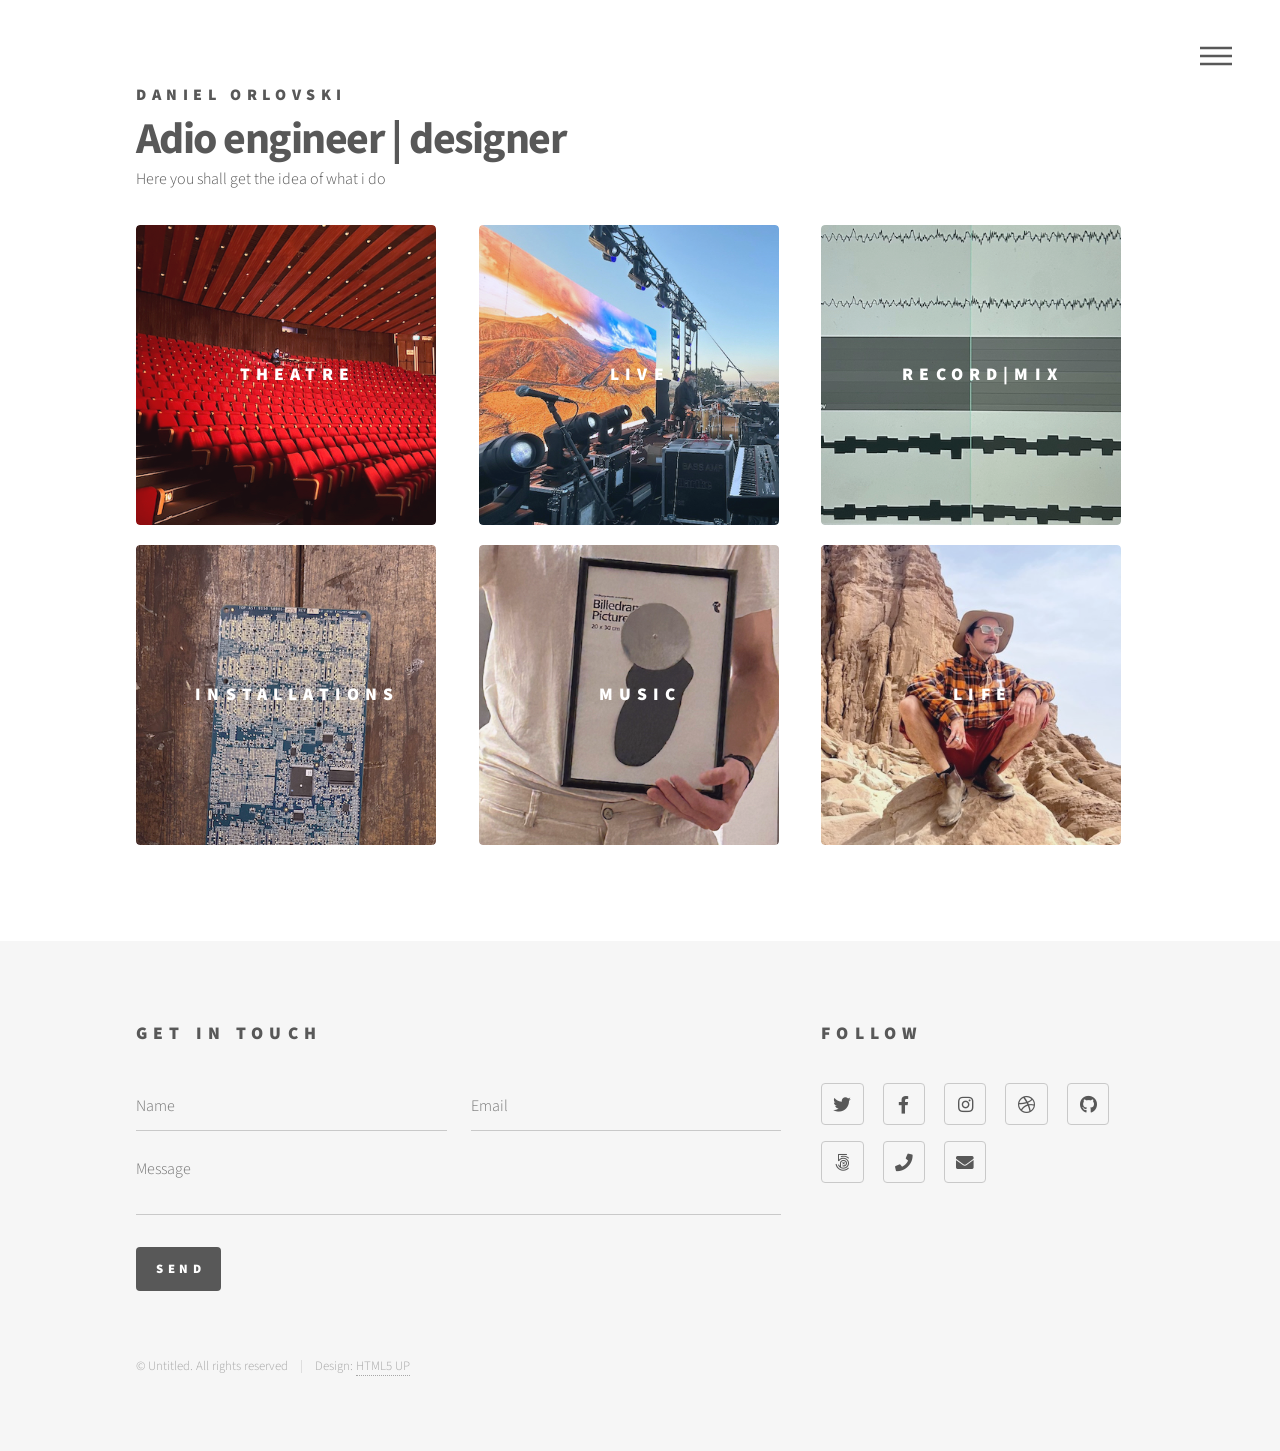
==== index.html @ 0780a8ad "Add files via upload" ====
<!DOCTYPE HTML>
<!--
	Phantom by HTML5 UP
	html5up.net | @ajlkn
	Free for personal and commercial use under the CCA 3.0 license (html5up.net/license)
-->
<html>
	<head>
		<title>Daniel Orlovski</title>
		<meta charset="utf-8" />
		<meta name="viewport" content="width=device-width, initial-scale=1, user-scalable=no" />
		<link rel="stylesheet" href="assets/css/main.css" />
		<noscript><link rel="stylesheet" href="assets/css/noscript.css" /></noscript>
	</head>
	<body class="is-preload">
		<!-- Wrapper -->
			<div id="wrapper">

				<!-- Header -->
					<header id="header">
						<div class="inner">

							<!-- Logo -->
								<a href="index.html" class="logo">
									<!-- <span class="symbol"><img src="images/logo.svg" alt="" /> --></span><span class="title">daniel orlovski</span>
								</a>

							<!-- Nav -->
								<nav>
									<ul>
										<li><a href="#menu">Menu</a></li>
									</ul>
								</nav>

						</div>
					</header>

				<!-- Menu -->
					<nav id="menu">
						<h2>Menu</h2>
						<ul>
							<li><a href="index.html">Home?</a></li>
							<li><a href="#tiles">Work</a></li>
							<li><a href="life.html">Life</a></li>
							<li><a href="#footer">Contact me</a></li>
							<li><a href="elements.html">Elements</a></li>
						</ul>
					</nav>

				<!-- Main -->
					<div id="main">
						<div class="inner">
							<header>
								<h1>Adio engineer | designer<br />
								</h1>
								<p>Here you shall get the idea of what i do</p>
							</header>
							<section class="tiles" id="tiles">
								<article class="style1">
									<span class="image">
										<img src="images/theatre.jpg" alt="" />
									</span>
									<a href="theatre.html">
										<h2>THEATRE</h2>
										<div class="content">
											<p>There's nothing, like it. Come with me to taste the biggest slice of my life</p>
										</div>
									</a>
								</article>
								<article class="style2">
									<span class="image">
										<img src="images/live.jpg" alt="" />
									</span>
									<a href="live.html">
										<h2 id="liveLast">EVIL</h2>
										<div class="content">
											<p>The thrill and energy of a live show - that is what holds us all on this rocky road</p>
										</div>
									</a>
								</article>
								<article class="style3">
									<span class="image">
										<img src="images/recmix.jpg" alt="" />
									</span>
									<a href="recmix.html">
										<h2>RECORD|MIX</h2>
										<div class="content">
											<p>It is crazy what you can do yourself these days</p>
										</div>
									</a>
								</article>
								<article class="style4">
									<span class="image">
										<img src="images/install.jpg" alt="" />
									</span>
									<a href="installations.html">
										<h2>INSTALLATIONS</h2>
										<div class="content">
											<p>Fulfilling businesses needs by doing what i love</p>
										</div>
									</a>
								</article>
								<article class="style5">
									<span class="image">
										<img src="images/music.jpg" alt="" />
									</span>
									<a href="music.html">
										<h2>MUSIC</h2>
										<div class="content">
											<p>Never thought of myself as a musician. But in this life everything is possible</p>
										</div>
									</a>
								</article>
								<article class="style6">
									<span class="image">
										<img src="images/life.jpg" alt="" />
									</span>
									<a href="life.html">
										<h2>LIFE</h2>
										<div class="content">
											<p>You're never know...</p>
										</div>
									</a>
								</article>
								
							</section>
						</div>
					</div>

				<!-- Footer -->
					<footer id="footer">
						<div class="inner">
							<section>
								<h2>Get in touch</h2>
								<form method="post" action="#">
									<div class="fields">
										<div class="field half">
											<input type="text" name="name" id="name" placeholder="Name" />
										</div>
										<div class="field half">
											<input type="email" name="email" id="email" placeholder="Email" />
										</div>
										<div class="field">
											<textarea name="message" id="message" placeholder="Message"></textarea>
										</div>
									</div>
									<ul class="actions">
										<li><input type="submit" value="Send" class="primary" /></li>
									</ul>
								</form>
							</section>
							<section>
								<h2>Follow</h2>
								<ul class="icons">
									<li><a href="#" class="icon brands style2 fa-twitter"><span class="label">Twitter</span></a></li>
									<li><a href="#" class="icon brands style2 fa-facebook-f"><span class="label">Facebook</span></a></li>
									<li><a href="#" class="icon brands style2 fa-instagram"><span class="label">Instagram</span></a></li>
									<li><a href="#" class="icon brands style2 fa-dribbble"><span class="label">Dribbble</span></a></li>
									<li><a href="#" class="icon brands style2 fa-github"><span class="label">GitHub</span></a></li>
									<li><a href="#" class="icon brands style2 fa-500px"><span class="label">500px</span></a></li>
									<li><a href="#" class="icon solid style2 fa-phone"><span class="label">Phone</span></a></li>
									<li><a href="#" class="icon solid style2 fa-envelope"><span class="label">Email</span></a></li>
								</ul>
							</section>
							<ul class="copyright">
								<li>&copy; Untitled. All rights reserved</li><li>Design: <a href="http://html5up.net">HTML5 UP</a></li>
							</ul>
						</div>
					</footer>

			</div>

		<!-- Scripts -->
			<script src="assets/js/jquery.min.js"></script>
			<script src="assets/js/browser.min.js"></script>
			<script src="assets/js/breakpoints.min.js"></script>
			<script src="assets/js/util.js"></script>
			<script src="assets/js/main.js"></script>
			<script type="text/javascript" src="http://livejs.com/live.js"></script>

	</body>
</html>
---- assets/css/main.css ----
@import url(fontawesome-all.min.css);
@import url("https://fonts.googleapis.com/css?family=Source+Sans+Pro:300,700,900");

/*
	Phantom by HTML5 UP
	html5up.net | @ajlkn
	Free for personal and commercial use under the CCA 3.0 license (html5up.net/license)
*/

html, body, div, span, applet, object,
iframe, h1, h2, h3, h4, h5, h6, p, blockquote,
pre, a, abbr, acronym, address, big, cite,
code, del, dfn, em, img, ins, kbd, q, s, samp,
small, strike, strong, sub, sup, tt, var, b,
u, i, center, dl, dt, dd, ol, ul, li, fieldset,
form, label, legend, table, caption, tbody,
tfoot, thead, tr, th, td, article, aside,
canvas, details, embed, figure, figcaption,
footer, header, hgroup, menu, nav, output, ruby,
section, summary, time, mark, audio, video {
	margin: 0;
	padding: 0;
	border: 0;
	font-size: 100%;
	font: inherit;
	vertical-align: baseline;}

article, aside, details, figcaption, figure,
footer, header, hgroup, menu, nav, section {
	display: block;}

body {
	line-height: 1;
}

ol, ul {
	list-style: none;
}

blockquote, q {
	quotes: none;
}

	blockquote:before, blockquote:after, q:before, q:after {
		content: '';
		content: none;
	}

table {
	border-collapse: collapse;
	border-spacing: 0;
}

body {
	-webkit-text-size-adjust: none;
}

mark {
	background-color: transparent;
	color: inherit;
}

input::-moz-focus-inner {
	border: 0;
	padding: 0;
}

input, select, textarea {
	-moz-appearance: none;
	-webkit-appearance: none;
	-ms-appearance: none;
	appearance: none;
}

/* Basic */

	@-ms-viewport {
		width: device-width;
	}

	body {
		-ms-overflow-style: scrollbar;
	}

	@media screen and (max-width: 480px) {

		html, body {
			min-width: 320px;
		}

	}

	html {
		box-sizing: border-box;
	}

	*, *:before, *:after {
		box-sizing: inherit;
	}

	body {
		background: #ffffff;
	}

		body.is-preload *, body.is-preload *:before, body.is-preload *:after {
			-moz-animation: none !important;
			-webkit-animation: none !important;
			-ms-animation: none !important;
			animation: none !important;
			-moz-transition: none !important;
			-webkit-transition: none !important;
			-ms-transition: none !important;
			transition: none !important;
		}

/* Type */

	body, input, select, textarea {
		color: #585858;
		font-family: "Source Sans Pro", Helvetica, sans-serif;
		font-size: 16pt;
		font-weight: 300;
		line-height: 1.75;
	}

		@media screen and (max-width: 1680px) {

			body, input, select, textarea {
				font-size: 14pt;
			}

		}

		@media screen and (max-width: 1280px) {

			body, input, select, textarea {
				font-size: 12pt;
			}

		}

	a {
		-moz-transition: border-bottom-color 0.2s ease, color 0.2s ease;
		-webkit-transition: border-bottom-color 0.2s ease, color 0.2s ease;
		-ms-transition: border-bottom-color 0.2s ease, color 0.2s ease;
		transition: border-bottom-color 0.2s ease, color 0.2s ease;
		text-decoration: none;
		color: #585858;
		border-bottom: dotted 1px rgba(88, 88, 88, 0.5);
	}

		a:hover {
			border-bottom-color: transparent;
			color: #f2849e !important;
		}

	strong, b {
		font-weight: 900;
	}

	em, i {
		font-style: italic;
	}

	p {
		margin: 0 0 2em 0;
	}

	h1 {
		font-size: 2.75em;
		font-weight: 700;
		line-height: 1.3;
		margin: 0 0 0.3em 0;
		letter-spacing: -0.035em;
	}

		h1 a {
			color: inherit;
		}

		@media screen and (max-width: 736px) {

			h1 {
				font-size: 2em;
				margin: 0 0 1em 0;
			}

		}

		@media screen and (max-width: 360px) {

			h1 {
				font-size: 1.75em;
			}

		}

	h2, h3, h4, h5, h6 {
		font-weight: 900;
		line-height: 1.5;
		margin: 0 0 2em 0;
		text-transform: uppercase;
		letter-spacing: 0.35em;
	}

		h2 a, h3 a, h4 a, h5 a, h6 a {
			color: inherit;
		}

	h2 {
		font-size: 1.1em;
	}

	h3 {
		font-size: 1em;
	}

	h4 {
		font-size: 0.8em;
	}

	h5 {
		font-size: 0.8em;
	}

	h6 {
		font-size: 0.8em;
	}

	@media screen and (max-width: 980px) {

		h1 br, h2 br, h3 br, h4 br, h5 br, h6 br {
			display: none;
		}

	}

	@media screen and (max-width: 736px) {

		h2 {
			font-size: 1em;
		}

		h3 {
			font-size: 0.8em;
		}

	}

	sub {
		font-size: 0.8em;
		position: relative;
		top: 0.5em;
	}

	sup {
		font-size: 0.8em;
		position: relative;
		top: -0.5em;
	}

	blockquote {
		border-left: solid 4px #c9c9c9;
		font-style: italic;
		margin: 0 0 2em 0;
		padding: 0.5em 0 0.5em 2em;
	}

	code {
		background: rgba(144, 144, 144, 0.075);
		border-radius: 4px;
		border: solid 1px #c9c9c9;
		font-family: "Courier New", monospace;
		font-size: 0.9em;
		margin: 0 0.25em;
		padding: 0.25em 0.65em;
	}

	pre {
		-webkit-overflow-scrolling: touch;
		font-family: "Courier New", monospace;
		font-size: 0.9em;
		margin: 0 0 2em 0;
	}

		pre code {
			display: block;
			line-height: 1.75;
			padding: 1em 1.5em;
			overflow-x: auto;
		}

	hr {
		border: 0;
		border-bottom: solid 1px #c9c9c9;
		margin: 2em 0;
	}

		hr.major {
			margin: 3em 0;
		}

	.align-left {
		text-align: left;
	}

	.align-center {
		text-align: center;
	}

	.align-right {
		text-align: right;
	}

/* Row */

	.row {
		display: flex;
		flex-wrap: wrap;
		box-sizing: border-box;
		align-items: stretch;
	}

		.row > * {
			box-sizing: border-box;
		}

		.row.gtr-uniform > * > :last-child {
			margin-bottom: 0;
		}

		.row.aln-left {
			justify-content: flex-start;
		}

		.row.aln-center {
			justify-content: center;
		}

		.row.aln-right {
			justify-content: flex-end;
		}

		.row.aln-top {
			align-items: flex-start;
		}

		.row.aln-middle {
			align-items: center;
		}

		.row.aln-bottom {
			align-items: flex-end;
		}

		.row > .imp {
			order: -1;
		}

		.row > .col-1 {
			width: 8.33333%;
		}

		.row > .off-1 {
			margin-left: 8.33333%;
		}

		.row > .col-2 {
			width: 16.66667%;
		}

		.row > .off-2 {
			margin-left: 16.66667%;
		}

		.row > .col-3 {
			width: 25%;
		}

		.row > .off-3 {
			margin-left: 25%;
		}

		.row > .col-4 {
			width: 33.33333%;
		}

		.row > .off-4 {
			margin-left: 33.33333%;
		}

		.row > .col-5 {
			width: 41.66667%;
		}

		.row > .off-5 {
			margin-left: 41.66667%;
		}

		.row > .col-6 {
			width: 50%;
		}

		.row > .off-6 {
			margin-left: 50%;
		}

		.row > .col-7 {
			width: 58.33333%;
		}

		.row > .off-7 {
			margin-left: 58.33333%;
		}

		.row > .col-8 {
			width: 66.66667%;
		}

		.row > .off-8 {
			margin-left: 66.66667%;
		}

		.row > .col-9 {
			width: 75%;
		}

		.row > .off-9 {
			margin-left: 75%;
		}

		.row > .col-10 {
			width: 83.33333%;
		}

		.row > .off-10 {
			margin-left: 83.33333%;
		}

		.row > .col-11 {
			width: 91.66667%;
		}

		.row > .off-11 {
			margin-left: 91.66667%;
		}

		.row > .col-12 {
			width: 100%;
		}

		.row > .off-12 {
			margin-left: 100%;
		}

		.row.gtr-0 {
			margin-top: 0;
			margin-left: 0em;
		}

			.row.gtr-0 > * {
				padding: 0 0 0 0em;
			}

			.row.gtr-0.gtr-uniform {
				margin-top: 0em;
			}

				.row.gtr-0.gtr-uniform > * {
					padding-top: 0em;
				}

		.row.gtr-25 {
			margin-top: 0;
			margin-left: -0.5em;
		}

			.row.gtr-25 > * {
				padding: 0 0 0 0.5em;
			}

			.row.gtr-25.gtr-uniform {
				margin-top: -0.5em;
			}

				.row.gtr-25.gtr-uniform > * {
					padding-top: 0.5em;
				}

		.row.gtr-50 {
			margin-top: 0;
			margin-left: -1em;
		}

			.row.gtr-50 > * {
				padding: 0 0 0 1em;
			}

			.row.gtr-50.gtr-uniform {
				margin-top: -1em;
			}

				.row.gtr-50.gtr-uniform > * {
					padding-top: 1em;
				}

		.row {
			margin-top: 0;
			margin-left: -2em;
		}

			.row > * {
				padding: 0 0 0 2em;
			}

			.row.gtr-uniform {
				margin-top: -2em;
			}

				.row.gtr-uniform > * {
					padding-top: 2em;
				}

		.row.gtr-150 {
			margin-top: 0;
			margin-left: -3em;
		}

			.row.gtr-150 > * {
				padding: 0 0 0 3em;
			}

			.row.gtr-150.gtr-uniform {
				margin-top: -3em;
			}

				.row.gtr-150.gtr-uniform > * {
					padding-top: 3em;
				}

		.row.gtr-200 {
			margin-top: 0;
			margin-left: -4em;
		}

			.row.gtr-200 > * {
				padding: 0 0 0 4em;
			}

			.row.gtr-200.gtr-uniform {
				margin-top: -4em;
			}

				.row.gtr-200.gtr-uniform > * {
					padding-top: 4em;
				}

		@media screen and (max-width: 1680px) {

			.row {
				display: flex;
				flex-wrap: wrap;
				box-sizing: border-box;
				align-items: stretch;
			}

				.row > * {
					box-sizing: border-box;
				}

				.row.gtr-uniform > * > :last-child {
					margin-bottom: 0;
				}

				.row.aln-left {
					justify-content: flex-start;
				}

				.row.aln-center {
					justify-content: center;
				}

				.row.aln-right {
					justify-content: flex-end;
				}

				.row.aln-top {
					align-items: flex-start;
				}

				.row.aln-middle {
					align-items: center;
				}

				.row.aln-bottom {
					align-items: flex-end;
				}

				.row > .imp-xlarge {
					order: -1;
				}

				.row > .col-1-xlarge {
					width: 8.33333%;
				}

				.row > .off-1-xlarge {
					margin-left: 8.33333%;
				}

				.row > .col-2-xlarge {
					width: 16.66667%;
				}

				.row > .off-2-xlarge {
					margin-left: 16.66667%;
				}

				.row > .col-3-xlarge {
					width: 25%;
				}

				.row > .off-3-xlarge {
					margin-left: 25%;
				}

				.row > .col-4-xlarge {
					width: 33.33333%;
				}

				.row > .off-4-xlarge {
					margin-left: 33.33333%;
				}

				.row > .col-5-xlarge {
					width: 41.66667%;
				}

				.row > .off-5-xlarge {
					margin-left: 41.66667%;
				}

				.row > .col-6-xlarge {
					width: 50%;
				}

				.row > .off-6-xlarge {
					margin-left: 50%;
				}

				.row > .col-7-xlarge {
					width: 58.33333%;
				}

				.row > .off-7-xlarge {
					margin-left: 58.33333%;
				}

				.row > .col-8-xlarge {
					width: 66.66667%;
				}

				.row > .off-8-xlarge {
					margin-left: 66.66667%;
				}

				.row > .col-9-xlarge {
					width: 75%;
				}

				.row > .off-9-xlarge {
					margin-left: 75%;
				}

				.row > .col-10-xlarge {
					width: 83.33333%;
				}

				.row > .off-10-xlarge {
					margin-left: 83.33333%;
				}

				.row > .col-11-xlarge {
					width: 91.66667%;
				}

				.row > .off-11-xlarge {
					margin-left: 91.66667%;
				}

				.row > .col-12-xlarge {
					width: 100%;
				}

				.row > .off-12-xlarge {
					margin-left: 100%;
				}

				.row.gtr-0 {
					margin-top: 0;
					margin-left: 0em;
				}

					.row.gtr-0 > * {
						padding: 0 0 0 0em;
					}

					.row.gtr-0.gtr-uniform {
						margin-top: 0em;
					}

						.row.gtr-0.gtr-uniform > * {
							padding-top: 0em;
						}

				.row.gtr-25 {
					margin-top: 0;
					margin-left: -0.5em;
				}

					.row.gtr-25 > * {
						padding: 0 0 0 0.5em;
					}

					.row.gtr-25.gtr-uniform {
						margin-top: -0.5em;
					}

						.row.gtr-25.gtr-uniform > * {
							padding-top: 0.5em;
						}

				.row.gtr-50 {
					margin-top: 0;
					margin-left: -1em;
				}

					.row.gtr-50 > * {
						padding: 0 0 0 1em;
					}

					.row.gtr-50.gtr-uniform {
						margin-top: -1em;
					}

						.row.gtr-50.gtr-uniform > * {
							padding-top: 1em;
						}

				.row {
					margin-top: 0;
					margin-left: -2em;
				}

					.row > * {
						padding: 0 0 0 2em;
					}

					.row.gtr-uniform {
						margin-top: -2em;
					}

						.row.gtr-uniform > * {
							padding-top: 2em;
						}

				.row.gtr-150 {
					margin-top: 0;
					margin-left: -3em;
				}

					.row.gtr-150 > * {
						padding: 0 0 0 3em;
					}

					.row.gtr-150.gtr-uniform {
						margin-top: -3em;
					}

						.row.gtr-150.gtr-uniform > * {
							padding-top: 3em;
						}

				.row.gtr-200 {
					margin-top: 0;
					margin-left: -4em;
				}

					.row.gtr-200 > * {
						padding: 0 0 0 4em;
					}

					.row.gtr-200.gtr-uniform {
						margin-top: -4em;
					}

						.row.gtr-200.gtr-uniform > * {
							padding-top: 4em;
						}

		}

		@media screen and (max-width: 1280px) {

			.row {
				display: flex;
				flex-wrap: wrap;
				box-sizing: border-box;
				align-items: stretch;
			}

				.row > * {
					box-sizing: border-box;
				}

				.row.gtr-uniform > * > :last-child {
					margin-bottom: 0;
				}

				.row.aln-left {
					justify-content: flex-start;
				}

				.row.aln-center {
					justify-content: center;
				}

				.row.aln-right {
					justify-content: flex-end;
				}

				.row.aln-top {
					align-items: flex-start;
				}

				.row.aln-middle {
					align-items: center;
				}

				.row.aln-bottom {
					align-items: flex-end;
				}

				.row > .imp-large {
					order: -1;
				}

				.row > .col-1-large {
					width: 8.33333%;
				}

				.row > .off-1-large {
					margin-left: 8.33333%;
				}

				.row > .col-2-large {
					width: 16.66667%;
				}

				.row > .off-2-large {
					margin-left: 16.66667%;
				}

				.row > .col-3-large {
					width: 25%;
				}

				.row > .off-3-large {
					margin-left: 25%;
				}

				.row > .col-4-large {
					width: 33.33333%;
				}

				.row > .off-4-large {
					margin-left: 33.33333%;
				}

				.row > .col-5-large {
					width: 41.66667%;
				}

				.row > .off-5-large {
					margin-left: 41.66667%;
				}

				.row > .col-6-large {
					width: 50%;
				}

				.row > .off-6-large {
					margin-left: 50%;
				}

				.row > .col-7-large {
					width: 58.33333%;
				}

				.row > .off-7-large {
					margin-left: 58.33333%;
				}

				.row > .col-8-large {
					width: 66.66667%;
				}

				.row > .off-8-large {
					margin-left: 66.66667%;
				}

				.row > .col-9-large {
					width: 75%;
				}

				.row > .off-9-large {
					margin-left: 75%;
				}

				.row > .col-10-large {
					width: 83.33333%;
				}

				.row > .off-10-large {
					margin-left: 83.33333%;
				}

				.row > .col-11-large {
					width: 91.66667%;
				}

				.row > .off-11-large {
					margin-left: 91.66667%;
				}

				.row > .col-12-large {
					width: 100%;
				}

				.row > .off-12-large {
					margin-left: 100%;
				}

				.row.gtr-0 {
					margin-top: 0;
					margin-left: 0em;
				}

					.row.gtr-0 > * {
						padding: 0 0 0 0em;
					}

					.row.gtr-0.gtr-uniform {
						margin-top: 0em;
					}

						.row.gtr-0.gtr-uniform > * {
							padding-top: 0em;
						}

				.row.gtr-25 {
					margin-top: 0;
					margin-left: -0.5em;
				}

					.row.gtr-25 > * {
						padding: 0 0 0 0.5em;
					}

					.row.gtr-25.gtr-uniform {
						margin-top: -0.5em;
					}

						.row.gtr-25.gtr-uniform > * {
							padding-top: 0.5em;
						}

				.row.gtr-50 {
					margin-top: 0;
					margin-left: -1em;
				}

					.row.gtr-50 > * {
						padding: 0 0 0 1em;
					}

					.row.gtr-50.gtr-uniform {
						margin-top: -1em;
					}

						.row.gtr-50.gtr-uniform > * {
							padding-top: 1em;
						}

				.row {
					margin-top: 0;
					margin-left: -2em;
				}

					.row > * {
						padding: 0 0 0 2em;
					}

					.row.gtr-uniform {
						margin-top: -2em;
					}

						.row.gtr-uniform > * {
							padding-top: 2em;
						}

				.row.gtr-150 {
					margin-top: 0;
					margin-left: -3em;
				}

					.row.gtr-150 > * {
						padding: 0 0 0 3em;
					}

					.row.gtr-150.gtr-uniform {
						margin-top: -3em;
					}

						.row.gtr-150.gtr-uniform > * {
							padding-top: 3em;
						}

				.row.gtr-200 {
					margin-top: 0;
					margin-left: -4em;
				}

					.row.gtr-200 > * {
						padding: 0 0 0 4em;
					}

					.row.gtr-200.gtr-uniform {
						margin-top: -4em;
					}

						.row.gtr-200.gtr-uniform > * {
							padding-top: 4em;
						}

		}

		@media screen and (max-width: 980px) {

			.row {
				display: flex;
				flex-wrap: wrap;
				box-sizing: border-box;
				align-items: stretch;
			}

				.row > * {
					box-sizing: border-box;
				}

				.row.gtr-uniform > * > :last-child {
					margin-bottom: 0;
				}

				.row.aln-left {
					justify-content: flex-start;
				}

				.row.aln-center {
					justify-content: center;
				}

				.row.aln-right {
					justify-content: flex-end;
				}

				.row.aln-top {
					align-items: flex-start;
				}

				.row.aln-middle {
					align-items: center;
				}

				.row.aln-bottom {
					align-items: flex-end;
				}

				.row > .imp-medium {
					order: -1;
				}

				.row > .col-1-medium {
					width: 8.33333%;
				}

				.row > .off-1-medium {
					margin-left: 8.33333%;
				}

				.row > .col-2-medium {
					width: 16.66667%;
				}

				.row > .off-2-medium {
					margin-left: 16.66667%;
				}

				.row > .col-3-medium {
					width: 25%;
				}

				.row > .off-3-medium {
					margin-left: 25%;
				}

				.row > .col-4-medium {
					width: 33.33333%;
				}

				.row > .off-4-medium {
					margin-left: 33.33333%;
				}

				.row > .col-5-medium {
					width: 41.66667%;
				}

				.row > .off-5-medium {
					margin-left: 41.66667%;
				}

				.row > .col-6-medium {
					width: 50%;
				}

				.row > .off-6-medium {
					margin-left: 50%;
				}

				.row > .col-7-medium {
					width: 58.33333%;
				}

				.row > .off-7-medium {
					margin-left: 58.33333%;
				}

				.row > .col-8-medium {
					width: 66.66667%;
				}

				.row > .off-8-medium {
					margin-left: 66.66667%;
				}

				.row > .col-9-medium {
					width: 75%;
				}

				.row > .off-9-medium {
					margin-left: 75%;
				}

				.row > .col-10-medium {
					width: 83.33333%;
				}

				.row > .off-10-medium {
					margin-left: 83.33333%;
				}

				.row > .col-11-medium {
					width: 91.66667%;
				}

				.row > .off-11-medium {
					margin-left: 91.66667%;
				}

				.row > .col-12-medium {
					width: 100%;
				}

				.row > .off-12-medium {
					margin-left: 100%;
				}

				.row.gtr-0 {
					margin-top: 0;
					margin-left: 0em;
				}

					.row.gtr-0 > * {
						padding: 0 0 0 0em;
					}

					.row.gtr-0.gtr-uniform {
						margin-top: 0em;
					}

						.row.gtr-0.gtr-uniform > * {
							padding-top: 0em;
						}

				.row.gtr-25 {
					margin-top: 0;
					margin-left: -0.375em;
				}

					.row.gtr-25 > * {
						padding: 0 0 0 0.375em;
					}

					.row.gtr-25.gtr-uniform {
						margin-top: -0.375em;
					}

						.row.gtr-25.gtr-uniform > * {
							padding-top: 0.375em;
						}

				.row.gtr-50 {
					margin-top: 0;
					margin-left: -0.75em;
				}

					.row.gtr-50 > * {
						padding: 0 0 0 0.75em;
					}

					.row.gtr-50.gtr-uniform {
						margin-top: -0.75em;
					}

						.row.gtr-50.gtr-uniform > * {
							padding-top: 0.75em;
						}

				.row {
					margin-top: 0;
					margin-left: -1.5em;
				}

					.row > * {
						padding: 0 0 0 1.5em;
					}

					.row.gtr-uniform {
						margin-top: -1.5em;
					}

						.row.gtr-uniform > * {
							padding-top: 1.5em;
						}

				.row.gtr-150 {
					margin-top: 0;
					margin-left: -2.25em;
				}

					.row.gtr-150 > * {
						padding: 0 0 0 2.25em;
					}

					.row.gtr-150.gtr-uniform {
						margin-top: -2.25em;
					}

						.row.gtr-150.gtr-uniform > * {
							padding-top: 2.25em;
						}

				.row.gtr-200 {
					margin-top: 0;
					margin-left: -3em;
				}

					.row.gtr-200 > * {
						padding: 0 0 0 3em;
					}

					.row.gtr-200.gtr-uniform {
						margin-top: -3em;
					}

						.row.gtr-200.gtr-uniform > * {
							padding-top: 3em;
						}

		}

		@media screen and (max-width: 736px) {

			.row {
				display: flex;
				flex-wrap: wrap;
				box-sizing: border-box;
				align-items: stretch;
			}

				.row > * {
					box-sizing: border-box;
				}

				.row.gtr-uniform > * > :last-child {
					margin-bottom: 0;
				}

				.row.aln-left {
					justify-content: flex-start;
				}

				.row.aln-center {
					justify-content: center;
				}

				.row.aln-right {
					justify-content: flex-end;
				}

				.row.aln-top {
					align-items: flex-start;
				}

				.row.aln-middle {
					align-items: center;
				}

				.row.aln-bottom {
					align-items: flex-end;
				}

				.row > .imp-small {
					order: -1;
				}

				.row > .col-1-small {
					width: 8.33333%;
				}

				.row > .off-1-small {
					margin-left: 8.33333%;
				}

				.row > .col-2-small {
					width: 16.66667%;
				}

				.row > .off-2-small {
					margin-left: 16.66667%;
				}

				.row > .col-3-small {
					width: 25%;
				}

				.row > .off-3-small {
					margin-left: 25%;
				}

				.row > .col-4-small {
					width: 33.33333%;
				}

				.row > .off-4-small {
					margin-left: 33.33333%;
				}

				.row > .col-5-small {
					width: 41.66667%;
				}

				.row > .off-5-small {
					margin-left: 41.66667%;
				}

				.row > .col-6-small {
					width: 50%;
				}

				.row > .off-6-small {
					margin-left: 50%;
				}

				.row > .col-7-small {
					width: 58.33333%;
				}

				.row > .off-7-small {
					margin-left: 58.33333%;
				}

				.row > .col-8-small {
					width: 66.66667%;
				}

				.row > .off-8-small {
					margin-left: 66.66667%;
				}

				.row > .col-9-small {
					width: 75%;
				}

				.row > .off-9-small {
					margin-left: 75%;
				}

				.row > .col-10-small {
					width: 83.33333%;
				}

				.row > .off-10-small {
					margin-left: 83.33333%;
				}

				.row > .col-11-small {
					width: 91.66667%;
				}

				.row > .off-11-small {
					margin-left: 91.66667%;
				}

				.row > .col-12-small {
					width: 100%;
				}

				.row > .off-12-small {
					margin-left: 100%;
				}

				.row.gtr-0 {
					margin-top: 0;
					margin-left: 0em;
				}

					.row.gtr-0 > * {
						padding: 0 0 0 0em;
					}

					.row.gtr-0.gtr-uniform {
						margin-top: 0em;
					}

						.row.gtr-0.gtr-uniform > * {
							padding-top: 0em;
						}

				.row.gtr-25 {
					margin-top: 0;
					margin-left: -0.25em;
				}

					.row.gtr-25 > * {
						padding: 0 0 0 0.25em;
					}

					.row.gtr-25.gtr-uniform {
						margin-top: -0.25em;
					}

						.row.gtr-25.gtr-uniform > * {
							padding-top: 0.25em;
						}

				.row.gtr-50 {
					margin-top: 0;
					margin-left: -0.5em;
				}

					.row.gtr-50 > * {
						padding: 0 0 0 0.5em;
					}

					.row.gtr-50.gtr-uniform {
						margin-top: -0.5em;
					}

						.row.gtr-50.gtr-uniform > * {
							padding-top: 0.5em;
						}

				.row {
					margin-top: 0;
					margin-left: -1em;
				}

					.row > * {
						padding: 0 0 0 1em;
					}

					.row.gtr-uniform {
						margin-top: -1em;
					}

						.row.gtr-uniform > * {
							padding-top: 1em;
						}

				.row.gtr-150 {
					margin-top: 0;
					margin-left: -1.5em;
				}

					.row.gtr-150 > * {
						padding: 0 0 0 1.5em;
					}

					.row.gtr-150.gtr-uniform {
						margin-top: -1.5em;
					}

						.row.gtr-150.gtr-uniform > * {
							padding-top: 1.5em;
						}

				.row.gtr-200 {
					margin-top: 0;
					margin-left: -2em;
				}

					.row.gtr-200 > * {
						padding: 0 0 0 2em;
					}

					.row.gtr-200.gtr-uniform {
						margin-top: -2em;
					}

						.row.gtr-200.gtr-uniform > * {
							padding-top: 2em;
						}

		}

		@media screen and (max-width: 480px) {

			.row {
				display: flex;
				flex-wrap: wrap;
				box-sizing: border-box;
				align-items: stretch;
			}

				.row > * {
					box-sizing: border-box;
				}

				.row.gtr-uniform > * > :last-child {
					margin-bottom: 0;
				}

				.row.aln-left {
					justify-content: flex-start;
				}

				.row.aln-center {
					justify-content: center;
				}

				.row.aln-right {
					justify-content: flex-end;
				}

				.row.aln-top {
					align-items: flex-start;
				}

				.row.aln-middle {
					align-items: center;
				}

				.row.aln-bottom {
					align-items: flex-end;
				}

				.row > .imp-xsmall {
					order: -1;
				}

				.row > .col-1-xsmall {
					width: 8.33333%;
				}

				.row > .off-1-xsmall {
					margin-left: 8.33333%;
				}

				.row > .col-2-xsmall {
					width: 16.66667%;
				}

				.row > .off-2-xsmall {
					margin-left: 16.66667%;
				}

				.row > .col-3-xsmall {
					width: 25%;
				}

				.row > .off-3-xsmall {
					margin-left: 25%;
				}

				.row > .col-4-xsmall {
					width: 33.33333%;
				}

				.row > .off-4-xsmall {
					margin-left: 33.33333%;
				}

				.row > .col-5-xsmall {
					width: 41.66667%;
				}

				.row > .off-5-xsmall {
					margin-left: 41.66667%;
				}

				.row > .col-6-xsmall {
					width: 50%;
				}

				.row > .off-6-xsmall {
					margin-left: 50%;
				}

				.row > .col-7-xsmall {
					width: 58.33333%;
				}

				.row > .off-7-xsmall {
					margin-left: 58.33333%;
				}

				.row > .col-8-xsmall {
					width: 66.66667%;
				}

				.row > .off-8-xsmall {
					margin-left: 66.66667%;
				}

				.row > .col-9-xsmall {
					width: 75%;
				}

				.row > .off-9-xsmall {
					margin-left: 75%;
				}

				.row > .col-10-xsmall {
					width: 83.33333%;
				}

				.row > .off-10-xsmall {
					margin-left: 83.33333%;
				}

				.row > .col-11-xsmall {
					width: 91.66667%;
				}

				.row > .off-11-xsmall {
					margin-left: 91.66667%;
				}

				.row > .col-12-xsmall {
					width: 100%;
				}

				.row > .off-12-xsmall {
					margin-left: 100%;
				}

				.row.gtr-0 {
					margin-top: 0;
					margin-left: 0em;
				}

					.row.gtr-0 > * {
						padding: 0 0 0 0em;
					}

					.row.gtr-0.gtr-uniform {
						margin-top: 0em;
					}

						.row.gtr-0.gtr-uniform > * {
							padding-top: 0em;
						}

				.row.gtr-25 {
					margin-top: 0;
					margin-left: -0.25em;
				}

					.row.gtr-25 > * {
						padding: 0 0 0 0.25em;
					}

					.row.gtr-25.gtr-uniform {
						margin-top: -0.25em;
					}

						.row.gtr-25.gtr-uniform > * {
							padding-top: 0.25em;
						}

				.row.gtr-50 {
					margin-top: 0;
					margin-left: -0.5em;
				}

					.row.gtr-50 > * {
						padding: 0 0 0 0.5em;
					}

					.row.gtr-50.gtr-uniform {
						margin-top: -0.5em;
					}

						.row.gtr-50.gtr-uniform > * {
							padding-top: 0.5em;
						}

				.row {
					margin-top: 0;
					margin-left: -1em;
				}

					.row > * {
						padding: 0 0 0 1em;
					}

					.row.gtr-uniform {
						margin-top: -1em;
					}

						.row.gtr-uniform > * {
							padding-top: 1em;
						}

				.row.gtr-150 {
					margin-top: 0;
					margin-left: -1.5em;
				}

					.row.gtr-150 > * {
						padding: 0 0 0 1.5em;
					}

					.row.gtr-150.gtr-uniform {
						margin-top: -1.5em;
					}

						.row.gtr-150.gtr-uniform > * {
							padding-top: 1.5em;
						}

				.row.gtr-200 {
					margin-top: 0;
					margin-left: -2em;
				}

					.row.gtr-200 > * {
						padding: 0 0 0 2em;
					}

					.row.gtr-200.gtr-uniform {
						margin-top: -2em;
					}

						.row.gtr-200.gtr-uniform > * {
							padding-top: 2em;
						}

		}

/* Section/Article */

	section.special, article.special {
		text-align: center;
	}

	header p {
		margin-top: -1em;
	}

	@media screen and (max-width: 736px) {

		header p {
			margin-top: 0;
		}

	}

/* Icon */

	.icon {
		text-decoration: none;
		border-bottom: none;
		position: relative;
	}

		.icon:before {
			-moz-osx-font-smoothing: grayscale;
			-webkit-font-smoothing: antialiased;
			display: inline-block;
			font-style: normal;
			font-variant: normal;
			text-rendering: auto;
			line-height: 1;
			text-transform: none !important;
			font-family: 'Font Awesome 5 Free';
			font-weight: 400;
		}

		.icon > .label {
			display: none;
		}

		.icon:before {
			line-height: inherit;
		}

		.icon.solid:before {
			font-weight: 900;
		}

		.icon.brands:before {
			font-family: 'Font Awesome 5 Brands';
		}

		.icon.style2 {
			-moz-transition: background-color 0.2s ease-in-out, color 0.2s ease-in-out, border-color 0.2s ease-in-out;
			-webkit-transition: background-color 0.2s ease-in-out, color 0.2s ease-in-out, border-color 0.2s ease-in-out;
			-ms-transition: background-color 0.2s ease-in-out, color 0.2s ease-in-out, border-color 0.2s ease-in-out;
			transition: background-color 0.2s ease-in-out, color 0.2s ease-in-out, border-color 0.2s ease-in-out;
			background-color: transparent;
			border: solid 1px #c9c9c9;
			border-radius: 4px;
			width: 2.65em;
			height: 2.65em;
			display: inline-block;
			text-align: center;
			line-height: 2.65em;
			color: inherit;
		}

			.icon.style2:before {
				font-size: 1.1em;
			}

			.icon.style2:hover {
				color: #f2849e;
				border-color: #f2849e;
			}

			.icon.style2:active {
				background-color: rgba(242, 132, 158, 0.1);
			}

/* List */

	ol {
		list-style: decimal;
		margin: 0 0 2em 0;
		padding-left: 1.25em;
	}

		ol li {
			padding-left: 0.25em;
		}

	ul {
		list-style: disc;
		margin: 0 0 2em 0;
		padding-left: 1em;
	}

		ul li {
			padding-left: 0.5em;
		}

		ul.alt {
			list-style: none;
			padding-left: 0;
		}

			ul.alt li {
				border-top: solid 1px #c9c9c9;
				padding: 0.5em 0;
			}

				ul.alt li:first-child {
					border-top: 0;
					padding-top: 0;
				}

	dl {
		margin: 0 0 2em 0;
	}

		dl dt {
			display: block;
			font-weight: 900;
			margin: 0 0 1em 0;
		}

		dl dd {
			margin-left: 2em;
		}

/* Actions */

	ul.actions {
		display: -moz-flex;
		display: -webkit-flex;
		display: -ms-flex;
		display: flex;
		cursor: default;
		list-style: none;
		margin-left: -1em;
		padding-left: 0;
	}

		ul.actions li {
			padding: 0 0 0 1em;
			vertical-align: middle;
		}

		ul.actions.special {
			-moz-justify-content: center;
			-webkit-justify-content: center;
			-ms-justify-content: center;
			justify-content: center;
			width: 100%;
			margin-left: 0;
		}

			ul.actions.special li:first-child {
				padding-left: 0;
			}

		ul.actions.stacked {
			-moz-flex-direction: column;
			-webkit-flex-direction: column;
			-ms-flex-direction: column;
			flex-direction: column;
			margin-left: 0;
		}

			ul.actions.stacked li {
				padding: 1.3em 0 0 0;
			}

				ul.actions.stacked li:first-child {
					padding-top: 0;
				}

		ul.actions.fit {
			width: calc(100% + 1em);
		}

			ul.actions.fit li {
				-moz-flex-grow: 1;
				-webkit-flex-grow: 1;
				-ms-flex-grow: 1;
				flex-grow: 1;
				-moz-flex-shrink: 1;
				-webkit-flex-shrink: 1;
				-ms-flex-shrink: 1;
				flex-shrink: 1;
				width: 100%;
			}

				ul.actions.fit li > * {
					width: 100%;
				}

			ul.actions.fit.stacked {
				width: 100%;
			}

		@media screen and (max-width: 480px) {

			ul.actions:not(.fixed) {
				-moz-flex-direction: column;
				-webkit-flex-direction: column;
				-ms-flex-direction: column;
				flex-direction: column;
				margin-left: 0;
				width: 100% !important;
			}

				ul.actions:not(.fixed) li {
					-moz-flex-grow: 1;
					-webkit-flex-grow: 1;
					-ms-flex-grow: 1;
					flex-grow: 1;
					-moz-flex-shrink: 1;
					-webkit-flex-shrink: 1;
					-ms-flex-shrink: 1;
					flex-shrink: 1;
					padding: 1em 0 0 0;
					text-align: center;
					width: 100%;
				}

					ul.actions:not(.fixed) li > * {
						width: 100%;
					}

					ul.actions:not(.fixed) li:first-child {
						padding-top: 0;
					}

					ul.actions:not(.fixed) li input[type="submit"],
					ul.actions:not(.fixed) li input[type="reset"],
					ul.actions:not(.fixed) li input[type="button"],
					ul.actions:not(.fixed) li button,
					ul.actions:not(.fixed) li .button {
						width: 100%;
					}

						ul.actions:not(.fixed) li input[type="submit"].icon:before,
						ul.actions:not(.fixed) li input[type="reset"].icon:before,
						ul.actions:not(.fixed) li input[type="button"].icon:before,
						ul.actions:not(.fixed) li button.icon:before,
						ul.actions:not(.fixed) li .button.icon:before {
							margin-left: -0.5rem;
						}

		}

/* Icons */

	ul.icons {
		cursor: default;
		list-style: none;
		padding-left: 0;
		margin: -1em 0 2em -1em;
	}

		ul.icons li {
			display: inline-block;
			padding: 1em 0 0 1em;
		}

/* Form */

	form {
		margin: 0 0 2em 0;
		overflow-x: hidden;
	}

		form > :last-child {
			margin-bottom: 0;
		}

		form > .fields {
			display: -moz-flex;
			display: -webkit-flex;
			display: -ms-flex;
			display: flex;
			-moz-flex-wrap: wrap;
			-webkit-flex-wrap: wrap;
			-ms-flex-wrap: wrap;
			flex-wrap: wrap;
			width: calc(100% + 3em);
			margin: -1.5em 0 2em -1.5em;
		}

			form > .fields > .field {
				-moz-flex-grow: 0;
				-webkit-flex-grow: 0;
				-ms-flex-grow: 0;
				flex-grow: 0;
				-moz-flex-shrink: 0;
				-webkit-flex-shrink: 0;
				-ms-flex-shrink: 0;
				flex-shrink: 0;
				padding: 1.5em 0 0 1.5em;
				width: calc(100% - 1.5em);
			}

				form > .fields > .field.half {
					width: calc(50% - 0.75em);
				}

				form > .fields > .field.third {
					width: calc(100%/3 - 0.5em);
				}

				form > .fields > .field.quarter {
					width: calc(25% - 0.375em);
				}

		@media screen and (max-width: 480px) {

			form > .fields {
				width: calc(100% + 3em);
				margin: -1.5em 0 2em -1.5em;
			}

				form > .fields > .field {
					padding: 1.5em 0 0 1.5em;
					width: calc(100% - 1.5em);
				}

					form > .fields > .field.half {
						width: calc(100% - 1.5em);
					}

					form > .fields > .field.third {
						width: calc(100% - 1.5em);
					}

					form > .fields > .field.quarter {
						width: calc(100% - 1.5em);
					}

		}

	label {
		display: block;
		font-size: 0.9em;
		font-weight: 900;
		margin: 0 0 1em 0;
	}

	input[type="text"],
	input[type="password"],
	input[type="email"],
	input[type="tel"],
	select,
	textarea {
		-moz-appearance: none;
		-webkit-appearance: none;
		-ms-appearance: none;
		appearance: none;
		background-color: transparent;
		border: none;
		border-radius: 0;
		border-bottom: solid 1px #c9c9c9;
		color: inherit;
		display: block;
		outline: 0;
		padding: 0;
		text-decoration: none;
		width: 100%;
	}

		input[type="text"]:invalid,
		input[type="password"]:invalid,
		input[type="email"]:invalid,
		input[type="tel"]:invalid,
		select:invalid,
		textarea:invalid {
			box-shadow: none;
		}

		input[type="text"]:focus,
		input[type="password"]:focus,
		input[type="email"]:focus,
		input[type="tel"]:focus,
		select:focus,
		textarea:focus {
			border-bottom-color: #f2849e;
			box-shadow: inset 0 -1px 0 0 #f2849e;
		}

	select {
		background-image: url("data:image/svg+xml;charset=utf8,%3Csvg xmlns='http://www.w3.org/2000/svg' width='40' height='40' preserveAspectRatio='none' viewBox='0 0 40 40'%3E%3Cpath d='M9.4,12.3l10.4,10.4l10.4-10.4c0.2-0.2,0.5-0.4,0.9-0.4c0.3,0,0.6,0.1,0.9,0.4l3.3,3.3c0.2,0.2,0.4,0.5,0.4,0.9 c0,0.4-0.1,0.6-0.4,0.9L20.7,31.9c-0.2,0.2-0.5,0.4-0.9,0.4c-0.3,0-0.6-0.1-0.9-0.4L4.3,17.3c-0.2-0.2-0.4-0.5-0.4-0.9 c0-0.4,0.1-0.6,0.4-0.9l3.3-3.3c0.2-0.2,0.5-0.4,0.9-0.4S9.1,12.1,9.4,12.3z' fill='%23c9c9c9' /%3E%3C/svg%3E");
		background-size: 1.25rem;
		background-repeat: no-repeat;
		background-position: calc(100% - 1rem) center;
		height: 3em;
		padding-right: 3em;
		text-overflow: ellipsis;
	}

		select option {
			background: #ffffff;
		}

		select:focus::-ms-value {
			background-color: transparent;
		}

		select::-ms-expand {
			display: none;
		}

	input[type="text"],
	input[type="password"],
	input[type="email"],
	select {
		height: 3em;
	}

	textarea {
		padding: 0;
		min-height: 3.75em;
	}

	input[type="checkbox"],
	input[type="radio"] {
		-moz-appearance: none;
		-webkit-appearance: none;
		-ms-appearance: none;
		appearance: none;
		display: block;
		float: left;
		margin-right: -2em;
		opacity: 0;
		width: 1em;
		z-index: -1;
	}

		input[type="checkbox"] + label,
		input[type="radio"] + label {
			text-decoration: none;
			color: #585858;
			cursor: pointer;
			display: inline-block;
			font-size: 1em;
			font-weight: 300;
			padding-left: 2.55em;
			padding-right: 0.75em;
			position: relative;
		}

			input[type="checkbox"] + label:before,
			input[type="radio"] + label:before {
				-moz-osx-font-smoothing: grayscale;
				-webkit-font-smoothing: antialiased;
				display: inline-block;
				font-style: normal;
				font-variant: normal;
				text-rendering: auto;
				line-height: 1;
				text-transform: none !important;
				font-family: 'Font Awesome 5 Free';
				font-weight: 900;
			}

			input[type="checkbox"] + label:before,
			input[type="radio"] + label:before {
				border-radius: 4px;
				border: solid 1px #c9c9c9;
				content: '';
				display: inline-block;
				font-size: 0.8em;
				height: 2.25em;
				left: 0;
				line-height: 2.25em;
				position: absolute;
				text-align: center;
				top: 0;
				width: 2.25em;
			}

		input[type="checkbox"]:checked + label:before,
		input[type="radio"]:checked + label:before {
			background: #585858;
			border-color: #585858;
			color: #ffffff;
			content: '\f00c';
		}

		input[type="checkbox"]:focus + label:before,
		input[type="radio"]:focus + label:before {
			border-color: #f2849e;
			box-shadow: 0 0 0 1px #f2849e;
		}

	input[type="checkbox"] + label:before {
		border-radius: 4px;
	}

	input[type="radio"] + label:before {
		border-radius: 100%;
	}

/* Box */

	.box {
		border-radius: 4px;
		border: solid 1px #c9c9c9;
		margin-bottom: 2em;
		padding: 1.5em;
	}

		.box > :last-child,
		.box > :last-child > :last-child,
		.box > :last-child > :last-child > :last-child {
			margin-bottom: 0;
		}

		.box.alt {
			border: 0;
			border-radius: 0;
			padding: 0;
		}

/* Image */

	.image {
		border-radius: 4px;
		border: 0;
		display: inline-block;
		position: relative;
	}

		.image img {
			border-radius: 4px;
			display: block;
		}

		.image.left, .image.right {
			max-width: 40%;
		}

			.image.left img, .image.right img {
				width: 100%;
			}

		.image.left {
			float: left;
			padding: 0 1.5em 1em 0;
			top: 0.25em;
		}

		.image.right {
			float: right;
			padding: 0 0 1em 1.5em;
			top: 0.25em;
		}

		.image.fit {
			display: block;
			margin: 0 0 2em 0;
			width: 100%;
		}

			.image.fit img {
				width: 100%;
			}

		.image.main {
			display: block;
			margin: 0 0 3em 0;
			width: 100%;
		}

			.image.main img {
				width: 100%;
			}

			@media screen and (max-width: 736px) {

				.image.main {
					margin: 0 0 2em 0;
				}

			}

/* Table */

	.table-wrapper {
		-webkit-overflow-scrolling: touch;
		overflow-x: auto;
	}

	table {
		margin: 0 0 2em 0;
		width: 100%;
	}

		table tbody tr {
			border: solid 1px #c9c9c9;
			border-left: 0;
			border-right: 0;
		}

			table tbody tr:nth-child(2n + 1) {
				background-color: rgba(144, 144, 144, 0.075);
			}

		table td {
			padding: 0.75em 0.75em;
		}

		table th {
			font-size: 0.9em;
			font-weight: 900;
			padding: 0 0.75em 0.75em 0.75em;
			text-align: left;
		}

		table thead {
			border-bottom: solid 2px #c9c9c9;
		}

		table tfoot {
			border-top: solid 2px #c9c9c9;
		}

		table.alt {
			border-collapse: separate;
		}

			table.alt tbody tr td {
				border: solid 1px #c9c9c9;
				border-left-width: 0;
				border-top-width: 0;
			}

				table.alt tbody tr td:first-child {
					border-left-width: 1px;
				}

			table.alt tbody tr:first-child td {
				border-top-width: 1px;
			}

			table.alt thead {
				border-bottom: 0;
			}

			table.alt tfoot {
				border-top: 0;
			}

/* Buttons */




				/*VIDEOS*/
	#video-container1{
		position: relative;
		box-sizing: inherit;
    	width: 100%;
    	max-width:100%; /* Or whatever your player size is */
    	height: auto;
    	margin:auto;
    	overflow: hidden;
  	}

  	#video1{
  		/*clip-path: inset(18% 0% 2% 0%);
  		z-index: 100;*/
  		width: 100%;
    	height: 300px;
    	display: block;
    	overflow: hidden;
  	}
	.playButton{
    	position: absolute;
    	/*z-index: 101;*/
	    top: 50%;
	    left: 50%;
	    /* Scale button relative to container size (e.g., 20% of container) */
	    width: 100%; 
	    height: 100%;
	    /* Keep it a square or circular */
	    /*aspect-ratio: 1 / 1; */
	    background: none;
	    border-radius:0;
	    transform: translate(-50%, -50%);
	    transform: opacity(10%);
    	cursor: pointer;
	}
	.playButton:active{
		background-color: rgba(242, 132, 158, 0.0);
	}




					/*PLAYER BUTTON*/






		#play_button1{
			-moz-transition: color, font-size 0.4s ease-in-out, color 0.4s ease-in-out, border-color 0.4s ease-in-out;
			-webkit-transition: color, font-size 0.4s ease-in-out, color 0.4s ease-in-out, border-color 0.4s ease-in-out;
			-ms-transition: color, font-size 0.4s ease-in-out, color 0.4s ease-in-out, border-color 0.4s ease-in-out;
			transition: color, font-size 0.4s ease-in-out, color 0.4s ease-in-out, border-color 0.4s ease-in-out;
			color: #0449bd !important;
			box-shadow: inset 0 0 0 0px #585858;
			font-size: 2em;

		}
		#play_button1:hover{
			-moz-transition: color, font-size 0.3s ease-in-out, color 0.3s ease-in-out, border-color 0.3s ease-in-out;
			-webkit-transition: color, font-size 0.3s ease-in-out, color 0.3s ease-in-out, border-color 0.3s ease-in-out;
			-ms-transition: color, font-size 0.3s ease-in-out, color 0.3s ease-in-out, border-color 0.3s ease-in-out;
			transition: color, font-size 0.3s ease-in-out, color 0.3s ease-in-out, border-color 0.3s ease-in-out;
			color: #004cff !important;
			font-size: 2.3em;

		}







				/*straight to business LISTS*/


	.expandanleList{
		display: inline-block;
	}


	.collapsible {
	  /*background-color: #eee;
	  color: #444;
	  cursor: pointer;
	  padding: 18px;
	  width: 100%;
	  border: none;
	  text-align: left;
	  outline: none;
	  font-size: 15px;*/
	}

	/* Add a background color to the button if it is clicked on (add the .active class with JS), and when you move the mouse over it (hover) */
	.active, .collapsible:hover {
	  background-color: #ccc;
	}

	/* Style the collapsible content. Note: hidden by default */
	.content {
	  padding: 0 18px;
	  display: none;
	  overflow: hidden;
	  background-color: #f1f1f1;
}







	input[type="submit"],
	input[type="reset"],
	input[type="button"],
	button,
	.button {
		-moz-appearance: none;
		-webkit-appearance: none;
		-ms-appearance: none;
		appearance: none;
		-moz-transition: background-color 0.2s ease-in-out, color 0.2s ease-in-out, box-shadow 0.2s ease-in-out;
		-webkit-transition: background-color 0.2s ease-in-out, color 0.2s ease-in-out, box-shadow 0.2s ease-in-out;
		-ms-transition: background-color 0.2s ease-in-out, color 0.2s ease-in-out, box-shadow 0.2s ease-in-out;
		transition: background-color 0.2s ease-in-out, color 0.2s ease-in-out, box-shadow 0.2s ease-in-out;
		background-color: transparent;
		border-radius: 4px;
		border: 0;
		box-shadow: inset 0 0 0 2px #585858;
		color: #585858 !important;
		cursor: pointer;
		display: inline-block;
		font-size: 0.8em;
		font-weight: 900;
		height: 3.5em;
		letter-spacing: 0.35em;
		line-height: 3.45em;
		overflow: hidden;
		padding: 0 1.25em 0 1.6em;
		text-align: center;
		text-decoration: none;
		text-overflow: ellipsis;
		text-transform: uppercase;
		white-space: nowrap;
	}

		input[type="submit"].icon:before,
		input[type="reset"].icon:before,
		input[type="button"].icon:before,
		button.icon:before,
		.button.icon:before {
			margin-right: 0.5em;
		}

		input[type="submit"].fit,
		input[type="reset"].fit,
		input[type="button"].fit,
		button.fit,
		.button.fit {
			width: 100%;
		}

		input[type="submit"]:hover,
		input[type="reset"]:hover,
		input[type="button"]:hover,
		button:hover,
		.button:hover {
			color: #f2849e !important;
			box-shadow: inset 0 0 0 2px #f2849e;
		}








		input[type="submit"]:active,
		input[type="reset"]:active,
		input[type="button"]:active,
		button:active,
		.button:active {
			background-color: rgba(242, 132, 158, 0.1);
		}

		input[type="submit"].small,
		input[type="reset"].small,
		input[type="button"].small,
		button.small,
		.button.small {
			font-size: 0.6em;
		}

		input[type="submit"].large,
		input[type="reset"].large,
		input[type="button"].large,
		button.large,
		.button.large {
			font-size: 1em;
		}

		input[type="submit"].primary,
		input[type="reset"].primary,
		input[type="button"].primary,
		button.primary,
		.button.primary {
			box-shadow: none;
			background-color: #585858;
			color: #ffffff !important;
		}

			input[type="submit"].primary:hover,
			input[type="reset"].primary:hover,
			input[type="button"].primary:hover,
			button.primary:hover,
			.button.primary:hover {
				background-color: #f2849e;
			}

			input[type="submit"].primary:active,
			input[type="reset"].primary:active,
			input[type="button"].primary:active,
			button.primary:active,
			.button.primary:active {
				background-color: #ee5f81;
			}

		input[type="submit"].disabled, input[type="submit"]:disabled,
		input[type="reset"].disabled,
		input[type="reset"]:disabled,
		input[type="button"].disabled,
		input[type="button"]:disabled,
		button.disabled,
		button:disabled,
		.button.disabled,
		.button:disabled {
			pointer-events: none;
			opacity: 0.25;
		}








						/*AUDIOFILES*/


		.audioFiles{
			margin-top: 1em;
			margin-bottom: 1em;
		}

		.audioCtrlDummy{
			display: none; !important
				}
		.statusIsplay{
			color: red !important;
			box-shadow: inset 1px 1px 2px 2px red !important;
		}
		.statusIspause{
			color: #585858 !important;
			box-shadow: inset 0px 0px 0px 0px none !important;
		}











/* Tiles */

	.tiles {
		display: -moz-flex;
		display: -webkit-flex;
		display: -ms-flex;
		display: flex;
		-moz-flex-wrap: wrap;
		-webkit-flex-wrap: wrap;
		-ms-flex-wrap: wrap;
		flex-wrap: wrap;
		postiion: relative;
		margin: -2.5em 0 0 -2.5em;
	}

		.tiles article {
			-moz-transition: -moz-transform 0.5s ease, opacity 0.5s ease;
			-webkit-transition: -webkit-transform 0.5s ease, opacity 0.5s ease;
			-ms-transition: -ms-transform 0.5s ease, opacity 0.5s ease;
			transition: transform 0.5s ease, opacity 0.5s ease;
			position: relative;
			width: calc(33.33333% - 2.5em);
			margin: 2.5em 0 0 2.5em;
		}




						/*КАРТИНКА ПЛИТОК*/
			.tiles article > .image {
				-moz-transition: -moz-transform 0.5s ease;
				-webkit-transition: -webkit-transform 0.5s ease;
				-ms-transition: -ms-transform 0.5s ease;
				transition: transform 0.5s ease;
				position: relative;
				display: block;
				width: 93%;
				border-radius: 4px;
				overflow: hidden;
			}

				.tiles article > .image img {
					display: block;
					width: 100%;
				}
						



						/*ДО НАВЕДЕНИЯ*/
				.tiles article > .image:before {
					pointer-events: none;
					-moz-transition: background-color 0.5s ease, opacity 0.5s ease;
					-webkit-transition: background-color 0.5s ease, opacity 0.5s ease;
					-ms-transition: background-color 0.5s ease, opacity 0.5s ease;
					transition: background-color 0.5s ease, opacity 0.5s ease;
					content: '';
					display: block;
					position: absolute;
					top: 0;
					left: 0;
					width: 100%;
					height: 100%;
					opacity: 1.0;
					z-index: 1;
					opacity: 0.1;
				}




						/*КРЕСТЫ*/
				/*.tiles article > .image:after {
					pointer-events: none;
					-moz-transition: opacity 0.5s ease;
					-webkit-transition: opacity 0.5s ease;
					-ms-transition: opacity 0.5s ease;
					transition: opacity 0.5s ease;
					content: '';
					display: block;
					position: absolute;
					top: 0;
					left: 0;
					width: 100%;
					height: 100%;
					background-image: url("data:image/svg+xml;charset=utf8,%3Csvg xmlns='http://www.w3.org/2000/svg' width='100' height='100' viewBox='0 0 100 100' preserveAspectRatio='none'%3E%3Cstyle%3Eline %7B stroke-width: 0.25px%3B stroke: %23ffffff%3B %7D%3C/style%3E%3Cline x1='0' y1='0' x2='100' y2='100' /%3E%3Cline x1='100' y1='0' x2='0' y2='100' /%3E%3C/svg%3E");
					background-position: center;
					background-repeat: no-repeat;
					background-size: 100% 100%;
					opacity: 0.25;
					z-index: 2;
				}*/

			.tiles article > a {
				display: -moz-flex;
				display: -webkit-flex;
				display: -ms-flex;
				display: flex;
				-moz-flex-direction: column;
				-webkit-flex-direction: column;
				-ms-flex-direction: column;
				flex-direction: column;
				-moz-align-items: center;
				-webkit-align-items: center;
				-ms-align-items: center;
				align-items: center;
				-moz-justify-content: center;
				-webkit-justify-content: center;
				-ms-justify-content: center;
				justify-content: center;
				-moz-transition: background-color 0.5s ease, -moz-transform 0.5s ease;
				-webkit-transition: background-color 0.5s ease, -webkit-transform 0.5s ease;
				-ms-transition: background-color 0.5s ease, -ms-transform 0.5s ease;
				transition: background-color 0.5s ease, transform 0.5s ease;
				position: absolute;
				top: 0;
				left: 0;
				width: 100%;
				height: 100%;
				padding: 1em;
				border-radius: 4px;
				border-bottom: 0;
				color: #ffffff;
				text-align: center;
				text-decoration: none;
				z-index: 3;
			}

				.tiles article > a > :last-child {
					margin: 0;
				}

				.tiles article > a:hover {
					color: #ffffff !important;
				}

				.tiles article > a h2 {
					margin: 0;
				}




						/*ОПИСАНИЕ ССЫЛКИ*/
				.tiles article > a .content {
					-moz-transition: max-height 0.5s ease, opacity 0.5s ease;
					-webkit-transition: max-height 0.5s ease, opacity 0.5s ease;
					-ms-transition: max-height 0.5s ease, opacity 0.5s ease;
					transition: max-height 0.5s ease, opacity 0.5s ease;
					width: 100%;
					max-height: 0;
					line-height: 1.5;
					margin-top: 0.35em;
					opacity: 0;
				}

					.tiles article > a .content > :last-child {
						margin-bottom: 0;
					}

			.tiles article.style1 > .image:before {
				background-color: #f2849e;
			}

			.tiles article.style2 > .image:before {
				background-color: #7ecaf6;
			}

			.tiles article.style3 > .image:before {
				background-color: #7bd0c1;
			}

			.tiles article.style4 > .image:before {
				background-color: #c75b9b;
			}

			.tiles article.style5 > .image:before {
				background-color: #ae85ca;
			}

			.tiles article.style6 > .image:before {
				background-color: #8499e7;
			}
					







			#liveLast{
				float: left;
  				unicode-bidi: bidi-override;
  				direction: rtl;
			}

			#liveLast::first-letter{

			}



					/*ПРИ НАВЕДЕНИИ*/
			body:not(.is-touch) .tiles article:hover > .image {
				-moz-transform: scale(1.1);
				-webkit-transform: scale(1.1);
				-ms-transform: scale(1.1);
				transform: scale(1.1);
			}

				body:not(.is-touch) .tiles article:hover > .image:before {
					background-color: #333333;
					opacity: 0.35;
				}

				body:not(.is-touch) .tiles article:hover > .image:after {
					opacity: 0;
				}

			body:not(.is-touch) .tiles article:hover .content {
				max-height: 15em;
				opacity: 1;
			}

		* + .tiles {
			margin-top: 2em;
		}

		body.is-preload .tiles article {
			-moz-transform: scale(0.9);
			-webkit-transform: scale(0.9);
			-ms-transform: scale(0.9);
			transform: scale(0.9);
			opacity: 0;
		}

		body.is-touch .tiles article .content {
			max-height: 15em;
			opacity: 1;
		}

		@media screen and (max-width: 1280px) {

			.tiles {
				margin: -1.25em 0 0 -1.25em;
			}

				.tiles article {
					width: calc(33.33333% - 1.25em);
					margin: 1.25em 0 0 1.25em;
				}

		}

		@media screen and (max-width: 980px) {

			.tiles {
				margin: -2.5em 0 0 -2.5em;
			}

				.tiles article {
					width: calc(50% - 2.5em);
					margin: 2.5em 0 0 2.5em;
				}

		}

		@media screen and (max-width: 736px) {

			.tiles {
				margin: -1.25em 0 0 -1.25em;
			}

				.tiles article {
					width: calc(50% - 1.25em);
					margin: 1.25em 0 0 1.25em;
				}

					.tiles article:hover > .image {
						-moz-transform: scale(1.0);
						-webkit-transform: scale(1.0);
						-ms-transform: scale(1.0);
						transform: scale(1.0);
					}

		}

		@media screen and (max-width: 480px) {

			.tiles {
				margin: 0;
			}

				.tiles article {
					width: 100%;
					margin: 1.25em 0 0 0;
				}

		}

/* Header */

	#header {
		padding: 5em 0 0.1em 0 ;
	}

		#header .logo {
			display: block;
			border-bottom: 0;
			color: inherit;
			font-weight: 900;
			letter-spacing: 0.35em;
			margin: 0 0 0 0;
			text-decoration: none;
			text-transform: uppercase;
			display: inline-block;
		}

			#header .logo > * {
				display: inline-block;
				vertical-align: middle;
			}

			#header .logo .symbol {
				margin-right: 0.65em;
			}

				#header .logo .symbol img {
					display: block;
					width: 2em;
					height: 2em;
				}

		#header nav {
			position: fixed;
			right: 2em;
			top: 2em;
			z-index: 10000;
		}

			#header nav ul {
				display: -moz-flex;
				display: -webkit-flex;
				display: -ms-flex;
				display: flex;
				-moz-align-items: center;
				-webkit-align-items: center;
				-ms-align-items: center;
				align-items: center;
				list-style: none;
				margin: 0;
				padding: 0;
			}

				#header nav ul li {
					display: block;
					padding: 0;
				}

					#header nav ul li a {
						display: block;
						position: relative;
						height: 3em;
						line-height: 3em;
						padding: 0 1.5em;
						background-color: rgba(255, 255, 255, 0.5);
						border-radius: 4px;
						border: 0;
						font-size: 0.8em;
						font-weight: 900;
						letter-spacing: 0.35em;
						text-transform: uppercase;
					}

					#header nav ul li a[href="#menu"] {
						-webkit-tap-highlight-color: transparent;
						width: 4em;
						text-indent: 4em;
						font-size: 1em;
						overflow: hidden;
						padding: 0;
						white-space: nowrap;
					}

						#header nav ul li a[href="#menu"]:before, #header nav ul li a[href="#menu"]:after {
							-moz-transition: opacity 0.2s ease;
							-webkit-transition: opacity 0.2s ease;
							-ms-transition: opacity 0.2s ease;
							transition: opacity 0.2s ease;
							content: '';
							display: block;
							position: absolute;
							top: 0;
							left: 0;
							width: 100%;
							height: 100%;
							background-position: center;
							background-repeat: no-repeat;
							background-size: 2em 2em;
						}

						#header nav ul li a[href="#menu"]:before {
							background-image: url("data:image/svg+xml;charset=utf8,%3Csvg xmlns='http://www.w3.org/2000/svg' width='100' height='100' viewBox='0 0 100 100' preserveAspectRatio='none'%3E%3Cstyle%3Eline %7B stroke-width: 8px%3B stroke: %23f2849e%3B %7D%3C/style%3E%3Cline x1='0' y1='25' x2='100' y2='25' /%3E%3Cline x1='0' y1='50' x2='100' y2='50' /%3E%3Cline x1='0' y1='75' x2='100' y2='75' /%3E%3C/svg%3E");
							opacity: 0;
						}

						#header nav ul li a[href="#menu"]:after {
							background-image: url("data:image/svg+xml;charset=utf8,%3Csvg xmlns='http://www.w3.org/2000/svg' width='100' height='100' viewBox='0 0 100 100' preserveAspectRatio='none'%3E%3Cstyle%3Eline %7B stroke-width: 8px%3B stroke: %23585858%3B %7D%3C/style%3E%3Cline x1='0' y1='25' x2='100' y2='25' /%3E%3Cline x1='0' y1='50' x2='100' y2='50' /%3E%3Cline x1='0' y1='75' x2='100' y2='75' /%3E%3C/svg%3E");
							opacity: 1;
						}

						#header nav ul li a[href="#menu"]:hover:before {
							opacity: 1;
						}

						#header nav ul li a[href="#menu"]:hover:after {
							opacity: 0;
						}

		@media screen and (max-width: 736px) {

			#header {
				padding: 4em 0 0.1em 0 ;
			}

				#header nav {
					right: 0.5em;
					top: 0.5em;
				}

					#header nav ul li a[href="#menu"]:before, #header nav ul li a[href="#menu"]:after {
						background-size: 1.5em 1.5em;
					}

		}

/* Menu */

	#wrapper {
		-moz-transition: opacity 0.45s ease;
		-webkit-transition: opacity 0.45s ease;
		-ms-transition: opacity 0.45s ease;
		transition: opacity 0.45s ease;
		opacity: 1;
	}

	#menu {
		-moz-transform: translateX(22em);
		-webkit-transform: translateX(22em);
		-ms-transform: translateX(22em);
		transform: translateX(22em);
		-moz-transition: -moz-transform 0.45s ease, visibility 0.45s;
		-webkit-transition: -webkit-transform 0.45s ease, visibility 0.45s;
		-ms-transition: -ms-transform 0.45s ease, visibility 0.45s;
		transition: transform 0.45s ease, visibility 0.45s;
		position: fixed;
		top: 0;
		right: 0;
		width: 22em;
		max-width: 80%;
		height: 100%;
		-webkit-overflow-scrolling: touch;
		background: #585858;
		color: #ffffff;
		cursor: default;
		visibility: hidden;
		z-index: 10002;
	}

		#menu > .inner {
			-moz-transition: opacity 0.45s ease;
			-webkit-transition: opacity 0.45s ease;
			-ms-transition: opacity 0.45s ease;
			transition: opacity 0.45s ease;
			-webkit-overflow-scrolling: touch;
			position: absolute;
			top: 0;
			left: 0;
			width: 100%;
			height: 100%;
			padding: 2.75em;
			opacity: 0;
			overflow-y: auto;
		}

			#menu > .inner > ul {
				list-style: none;
				margin: 0 0 1em 0;
				padding: 0;
			}

				#menu > .inner > ul > li {
					padding: 0;
					border-top: solid 1px rgba(255, 255, 255, 0.15);
				}

					#menu > .inner > ul > li a {
						display: block;
						padding: 1em 0;
						line-height: 1.5;
						border: 0;
						color: inherit;
					}

					#menu > .inner > ul > li:first-child {
						border-top: 0;
						margin-top: -1em;
					}

		#menu > .close {
			-moz-transition: opacity 0.45s ease, -moz-transform 0.45s ease;
			-webkit-transition: opacity 0.45s ease, -webkit-transform 0.45s ease;
			-ms-transition: opacity 0.45s ease, -ms-transform 0.45s ease;
			transition: opacity 0.45s ease, transform 0.45s ease;
			-moz-transform: scale(0.25) rotate(180deg);
			-webkit-transform: scale(0.25) rotate(180deg);
			-ms-transform: scale(0.25) rotate(180deg);
			transform: scale(0.25) rotate(180deg);
			-webkit-tap-highlight-color: transparent;
			display: block;
			position: absolute;
			top: 2em;
			left: -6em;
			width: 6em;
			text-indent: 6em;
			height: 3em;
			border: 0;
			font-size: 1em;
			opacity: 0;
			overflow: hidden;
			padding: 0;
			white-space: nowrap;
		}

			#menu > .close:before, #menu > .close:after {
				-moz-transition: opacity 0.2s ease;
				-webkit-transition: opacity 0.2s ease;
				-ms-transition: opacity 0.2s ease;
				transition: opacity 0.2s ease;
				content: '';
				display: block;
				position: absolute;
				top: 0;
				left: 0;
				width: 100%;
				height: 100%;
				background-position: center;
				background-repeat: no-repeat;
				background-size: 2em 2em;
			}

			#menu > .close:before {
				background-image: url("data:image/svg+xml;charset=utf8,%3Csvg xmlns='http://www.w3.org/2000/svg' width='100' height='100' viewBox='0 0 100 100' preserveAspectRatio='none'%3E%3Cstyle%3Eline %7B stroke-width: 8px%3B stroke: %23f2849e%3B %7D%3C/style%3E%3Cline x1='15' y1='15' x2='85' y2='85' /%3E%3Cline x1='85' y1='15' x2='15' y2='85' /%3E%3C/svg%3E");
				opacity: 0;
			}

			#menu > .close:after {
				background-image: url("data:image/svg+xml;charset=utf8,%3Csvg xmlns='http://www.w3.org/2000/svg' width='100' height='100' viewBox='0 0 100 100' preserveAspectRatio='none'%3E%3Cstyle%3Eline %7B stroke-width: 8px%3B stroke: %23585858%3B %7D%3C/style%3E%3Cline x1='15' y1='15' x2='85' y2='85' /%3E%3Cline x1='85' y1='15' x2='15' y2='85' /%3E%3C/svg%3E");
				opacity: 1;
			}

			#menu > .close:hover:before {
				opacity: 1;
			}

			#menu > .close:hover:after {
				opacity: 0;
			}

		@media screen and (max-width: 736px) {

			#menu {
				-moz-transform: translateX(16.5em);
				-webkit-transform: translateX(16.5em);
				-ms-transform: translateX(16.5em);
				transform: translateX(16.5em);
				width: 16.5em;
			}

				#menu > .inner {
					padding: 2.75em 1.5em;
				}

				#menu > .close {
					top: 0.5em;
					left: -4.25em;
					width: 4.25em;
					text-indent: 4.25em;
				}

					#menu > .close:before, #menu > .close:after {
						background-size: 1.5em 1.5em;
					}

		}

	body.is-menu-visible #wrapper {
		pointer-events: none;
		cursor: default;
		opacity: 0.25;
	}

	body.is-menu-visible #menu {
		-moz-transform: translateX(0);
		-webkit-transform: translateX(0);
		-ms-transform: translateX(0);
		transform: translateX(0);
		visibility: visible;
	}

		body.is-menu-visible #menu > * {
			opacity: 1;
		}

		body.is-menu-visible #menu .close {
			-moz-transform: scale(1.0) rotate(0deg);
			-webkit-transform: scale(1.0) rotate(0deg);
			-ms-transform: scale(1.0) rotate(0deg);
			transform: scale(1.0) rotate(0deg);
			opacity: 1;
		}

/* Main */

	#main {
		padding: 0em 0 6em 0 ;
	}

		@media screen and (max-width: 736px) {

			#main {
				padding: 0em 0 4em 0 ;
			}

		}

/* Footer */

	#footer {
		padding: 5em 0 6em 0 ;
		background-color: #f6f6f6;
	}

		#footer > .inner {
			display: -moz-flex;
			display: -webkit-flex;
			display: -ms-flex;
			display: flex;
			-moz-flex-wrap: wrap;
			-webkit-flex-wrap: wrap;
			-ms-flex-wrap: wrap;
			flex-wrap: wrap;
			-moz-flex-direction: row;
			-webkit-flex-direction: row;
			-ms-flex-direction: row;
			flex-direction: row;
		}

			#footer > .inner > * > :last-child {
				margin-bottom: 0;
			}

			#footer > .inner section:nth-child(1) {
				width: calc(66% - 2.5em);
				margin-right: 2.5em;
			}

			#footer > .inner section:nth-child(2) {
				width: calc(33% - 2.5em);
				margin-left: 2.5em;
			}

			#footer > .inner .copyright {
				width: 100%;
				padding: 0;
				margin-top: 5em;
				list-style: none;
				font-size: 0.8em;
				color: rgba(88, 88, 88, 0.5);
			}

				#footer > .inner .copyright a {
					color: inherit;
				}

				#footer > .inner .copyright li {
					display: inline-block;
					border-left: solid 1px rgba(88, 88, 88, 0.15);
					line-height: 1;
					padding: 0 0 0 1em;
					margin: 0 0 0 1em;
				}

					#footer > .inner .copyright li:first-child {
						border-left: 0;
						padding-left: 0;
						margin-left: 0;
					}

		@media screen and (max-width: 1280px) {

			#footer {
				padding: 5em 0 3em 0 ;
			}

				#footer > .inner section:nth-child(1) {
					width: calc(66% - 1.25em);
					margin-right: 1.25em;
				}

				#footer > .inner section:nth-child(2) {
					width: calc(33% - 1.25em);
					margin-left: 1.25em;
				}

		}

		@media screen and (max-width: 980px) {

			#footer > .inner section:nth-child(1) {
				width: 66%;
				margin-right: 0;
			}

			#footer > .inner section:nth-child(2) {
				width: calc(33% - 2.5em);
				margin-left: 2.5em;
			}

		}

		@media screen and (max-width: 736px) {

			#footer {
				padding: 3em 0 1em 0 ;
			}

				#footer > .inner {
					-moz-flex-direction: column;
					-webkit-flex-direction: column;
					-ms-flex-direction: column;
					flex-direction: column;
				}

					#footer > .inner section:nth-child(1) {
						width: 100%;
						margin-right: 0;
						margin: 3em 0 0 0;
					}

					#footer > .inner section:nth-child(2) {
						-moz-order: -1;
						-webkit-order: -1;
						-ms-order: -1;
						order: -1;
						width: 100%;
						margin-left: 0;
					}

					#footer > .inner .copyright {
						margin-top: 3em;
					}

		}

		@media screen and (max-width: 480px) {

			#footer > .inner .copyright {
				margin-top: 3em;
			}

				#footer > .inner .copyright li {
					border-left: 0;
					padding-left: 0;
					margin: 0.75em 0 0 0;
					display: block;
					line-height: inherit;
				}

					#footer > .inner .copyright li:first-child {
						margin-top: 0;
					}

		}

/* Wrapper */

	#wrapper > * > .inner {
		width: 100%;
		max-width: 68em;
		margin: 0 auto;
		padding: 0 2.5em;
	}

		@media screen and (max-width: 736px) {

			#wrapper > * > .inner {
				padding: 0 1.25em;
			}

		}
---- assets/css/noscript.css ----
/*
	Phantom by HTML5 UP
	html5up.net | @ajlkn
	Free for personal and commercial use under the CCA 3.0 license (html5up.net/license)
*/

/* Tiles */

	body.is-preload .tiles article {
		-moz-transform: none;
		-webkit-transform: none;
		-ms-transform: none;
		transform: none;
		opacity: 1;
	}
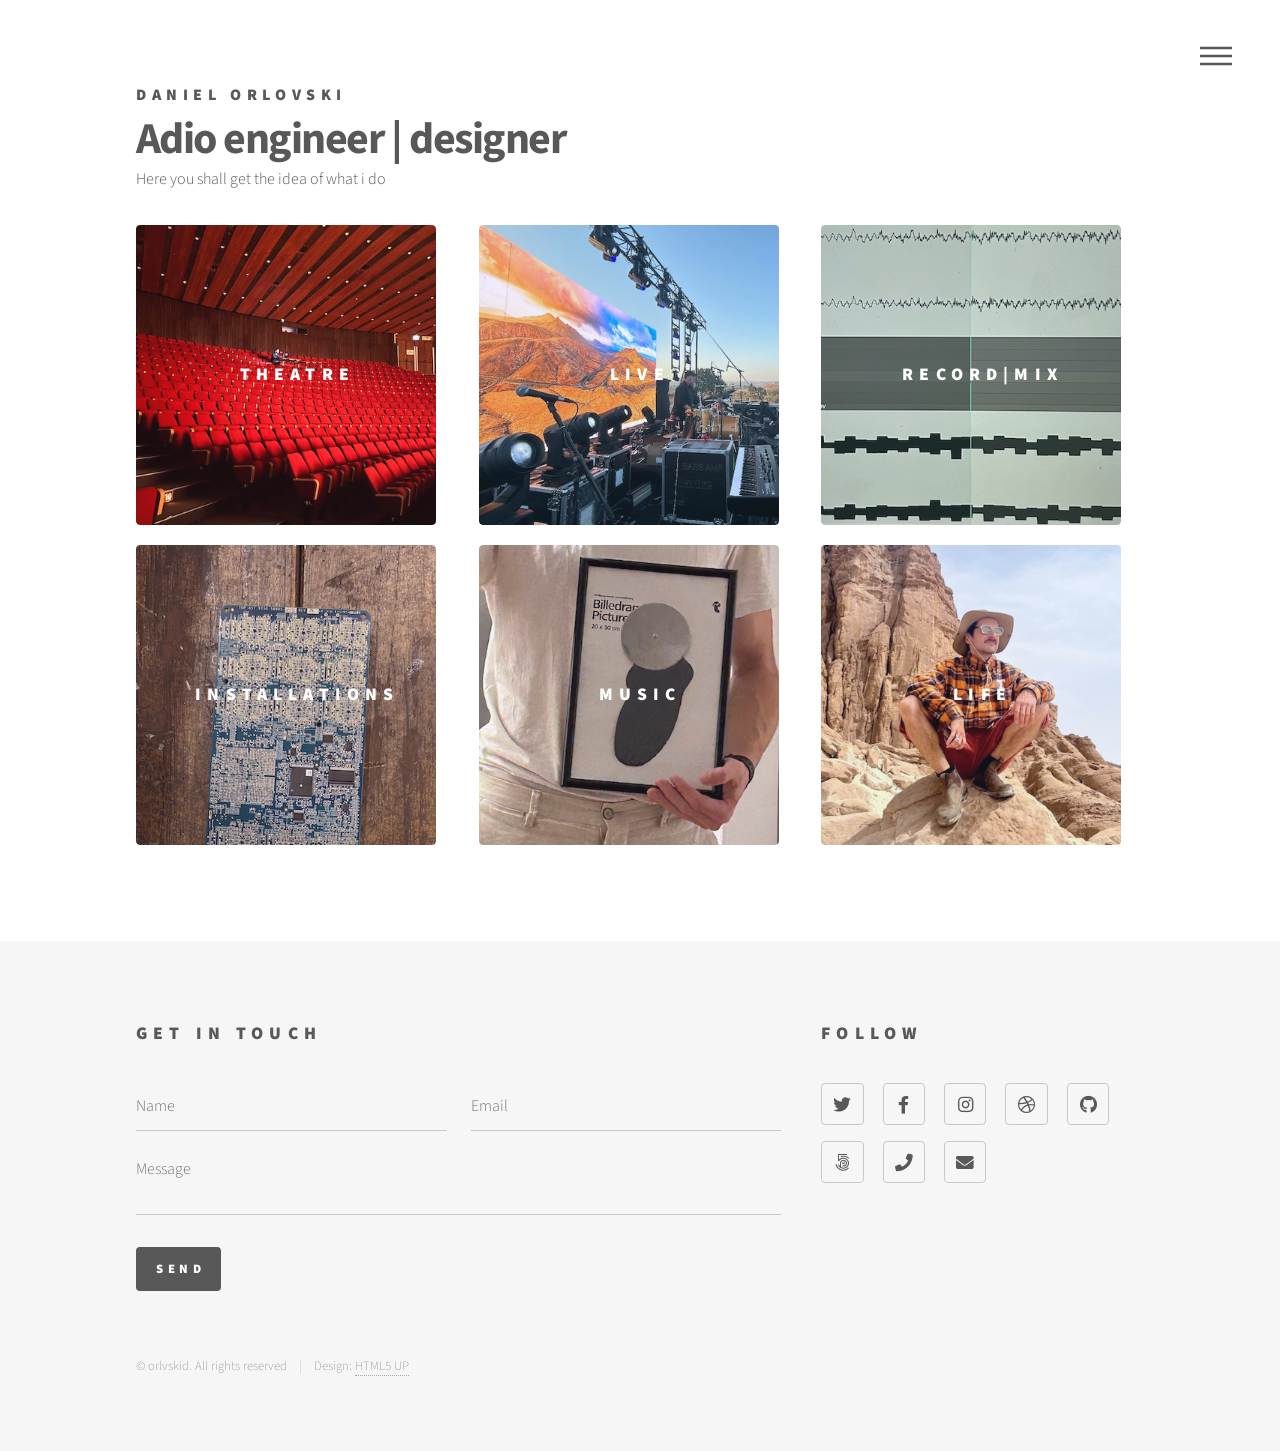
==== commit 4b3e484b: "Add files via upload" ====
--- a/index.html
+++ b/index.html
@@ -163,7 +163,7 @@
 								</ul>
 							</section>
 							<ul class="copyright">
-								<li>&copy; Untitled. All rights reserved</li><li>Design: <a href="http://html5up.net">HTML5 UP</a></li>
+								<li>&copy; orlvskid. All rights reserved</li><li>Design: <a href="http://html5up.net">HTML5 UP</a></li>
 							</ul>
 						</div>
 					</footer>
